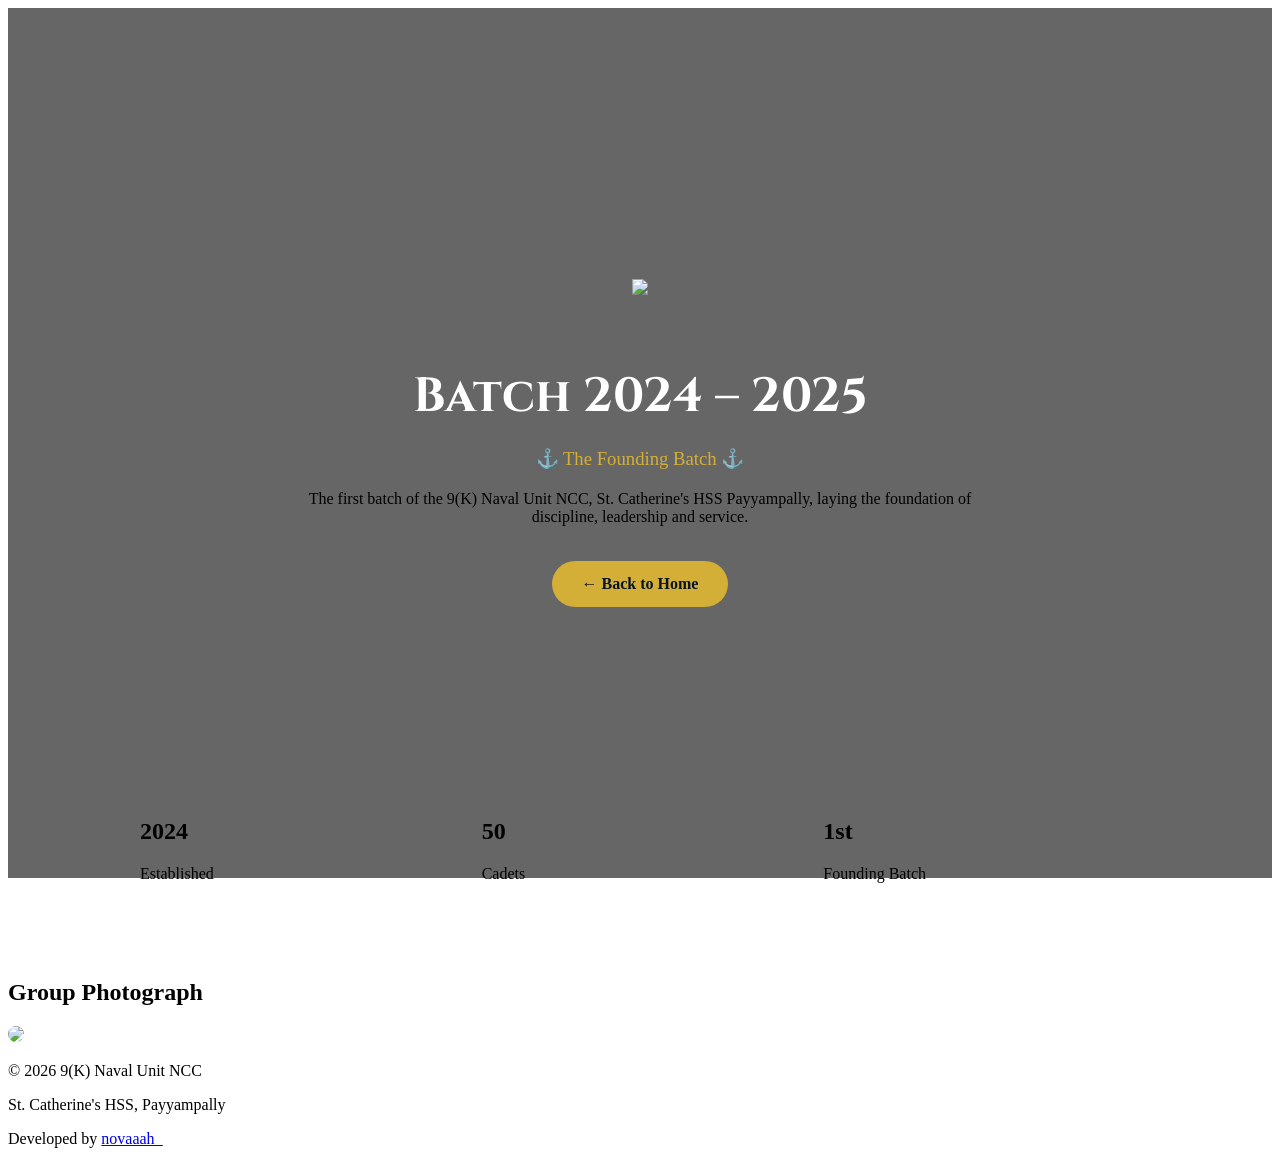
==== batch-2024-25.html @ 4fd502d3 "Add files via upload" ====
<!DOCTYPE html>
<html lang="en">
<head>
  <meta charset="UTF-8">
  <meta name="viewport" content="width=device-width, initial-scale=1.0">
  <title>Batch 2024-25 | 9(K) Naval Unit NCC</title>

  <link rel="preconnect" href="https://fonts.googleapis.com">
  <link rel="preconnect" href="https://fonts.gstatic.com" crossorigin>

  <link href="https://fonts.googleapis.com/css2?family=Poppins:wght@300;400;500;600;700&family=Cinzel:wght@500;700&display=swap" rel="stylesheet">

  <link rel="stylesheet" href="assets/css/style.css">

  <style>
    .batch-hero{
      min-height:70vh;
      display:flex;
      align-items:center;
      justify-content:center;
      text-align:center;
      background:
      linear-gradient(rgba(0,0,0,0.6),
      rgba(0,0,0,0.6)),
      url('assets/images/batches/2024-25/group.jpg');
      background-size:cover;
      background-position:center;
      padding:120px 20px;
    }

    .batch-hero-content h1{
      font-size:3rem;
      font-family:'Cinzel',serif;
      color:#fff;
      margin-bottom:15px;
    }

    .batch-hero-content h3{
      color:#d4af37;
      margin-bottom:20px;
      font-weight:500;
    }

    .batch-hero-content p{
      max-width:700px;
      margin:auto;
    }

    .batch-stats{
      max-width:1000px;
      margin:-80px auto 80px;
      padding:0 30px;
      display:grid;
      grid-template-columns:repeat(auto-fit,minmax(250px,1fr));
      gap:25px;
      position:relative;
      z-index:10;
    }

    .cadet-grid{
      display:grid;
      grid-template-columns:repeat(auto-fit,minmax(220px,1fr));
      gap:30px;
    }

    .cadet-card{
      background:rgba(255,255,255,0.06);
      backdrop-filter:blur(20px);
      border-radius:25px;
      padding:30px;
      text-align:center;
      transition:0.4s;
      border:1px solid rgba(255,255,255,0.08);
    }

    .cadet-card:hover{
      transform:translateY(-10px);
      box-shadow:0 15px 35px rgba(212,175,55,0.25);
    }

    .cadet-card img{
      width:130px;
      height:130px;
      border-radius:50%;
      object-fit:cover;
      border:4px solid #d4af37;
      margin-bottom:20px;
    }

    .cadet-card h3{
      color:#d4af37;
      margin-bottom:10px;
    }

    .back-btn{
      display:inline-block;
      margin-top:35px;
      padding:14px 30px;
      border-radius:50px;
      background:#d4af37;
      color:#071428;
      text-decoration:none;
      font-weight:600;
    }

    @media(max-width:900px){
      .batch-hero-content h1{
        font-size:2.2rem;
      }
    }
  </style>

</head>
<body>

  <!-- Hero -->
  <section class="batch-hero">

    <div class="batch-hero-content">

      <img
        src="assets/images/ncc-logo.png"
        width="120"
        style="margin-bottom:25px;"
      >

      <h1>Batch 2024 – 2025</h1>

      <h3>⚓ The Founding Batch ⚓</h3>

      <p>
        The first batch of the 9(K) Naval Unit NCC,
        St. Catherine's HSS Payyampally, laying the
        foundation of discipline, leadership and
        service.
      </p>

      <a href="index.html" class="back-btn">
        ← Back to Home
      </a>

    </div>

  </section>

  <!-- Statistics -->
  <section class="batch-stats">

    <div class="card">
      <h2>2024</h2>
      <p>Established</p>
    </div>

    <div class="card">
      <h2>50</h2>
      <p>Cadets</p>
    </div>

    <div class="card">
      <h2>1st</h2>
      <p>Founding Batch</p>
    </div>

  </section>

  <!-- Group Photograph -->
  <section class="section">

    <h2 class="title">
      Group Photograph
    </h2>

    <div class="contact-box">

      <img
        src="assets/images/batches/2024-25/group.jpg"
        style="
        width:100%;
        max-width:900px;
        border-radius:25px;
        "
      >

    </div>

  </section>
  <!-- Footer -->
  <footer>

    <p>
      © 2026
      9(K) Naval Unit NCC
    </p>

    <p>
      St. Catherine's HSS, Payyampally
    </p>

    <p>
      Developed by
      <a href="https://instagram.com/novaaah_" target="_blank">
        novaaah_
      </a>
    </p>

  </footer>

  <script src="assets/js/script.js"></script>

</body>
</html>
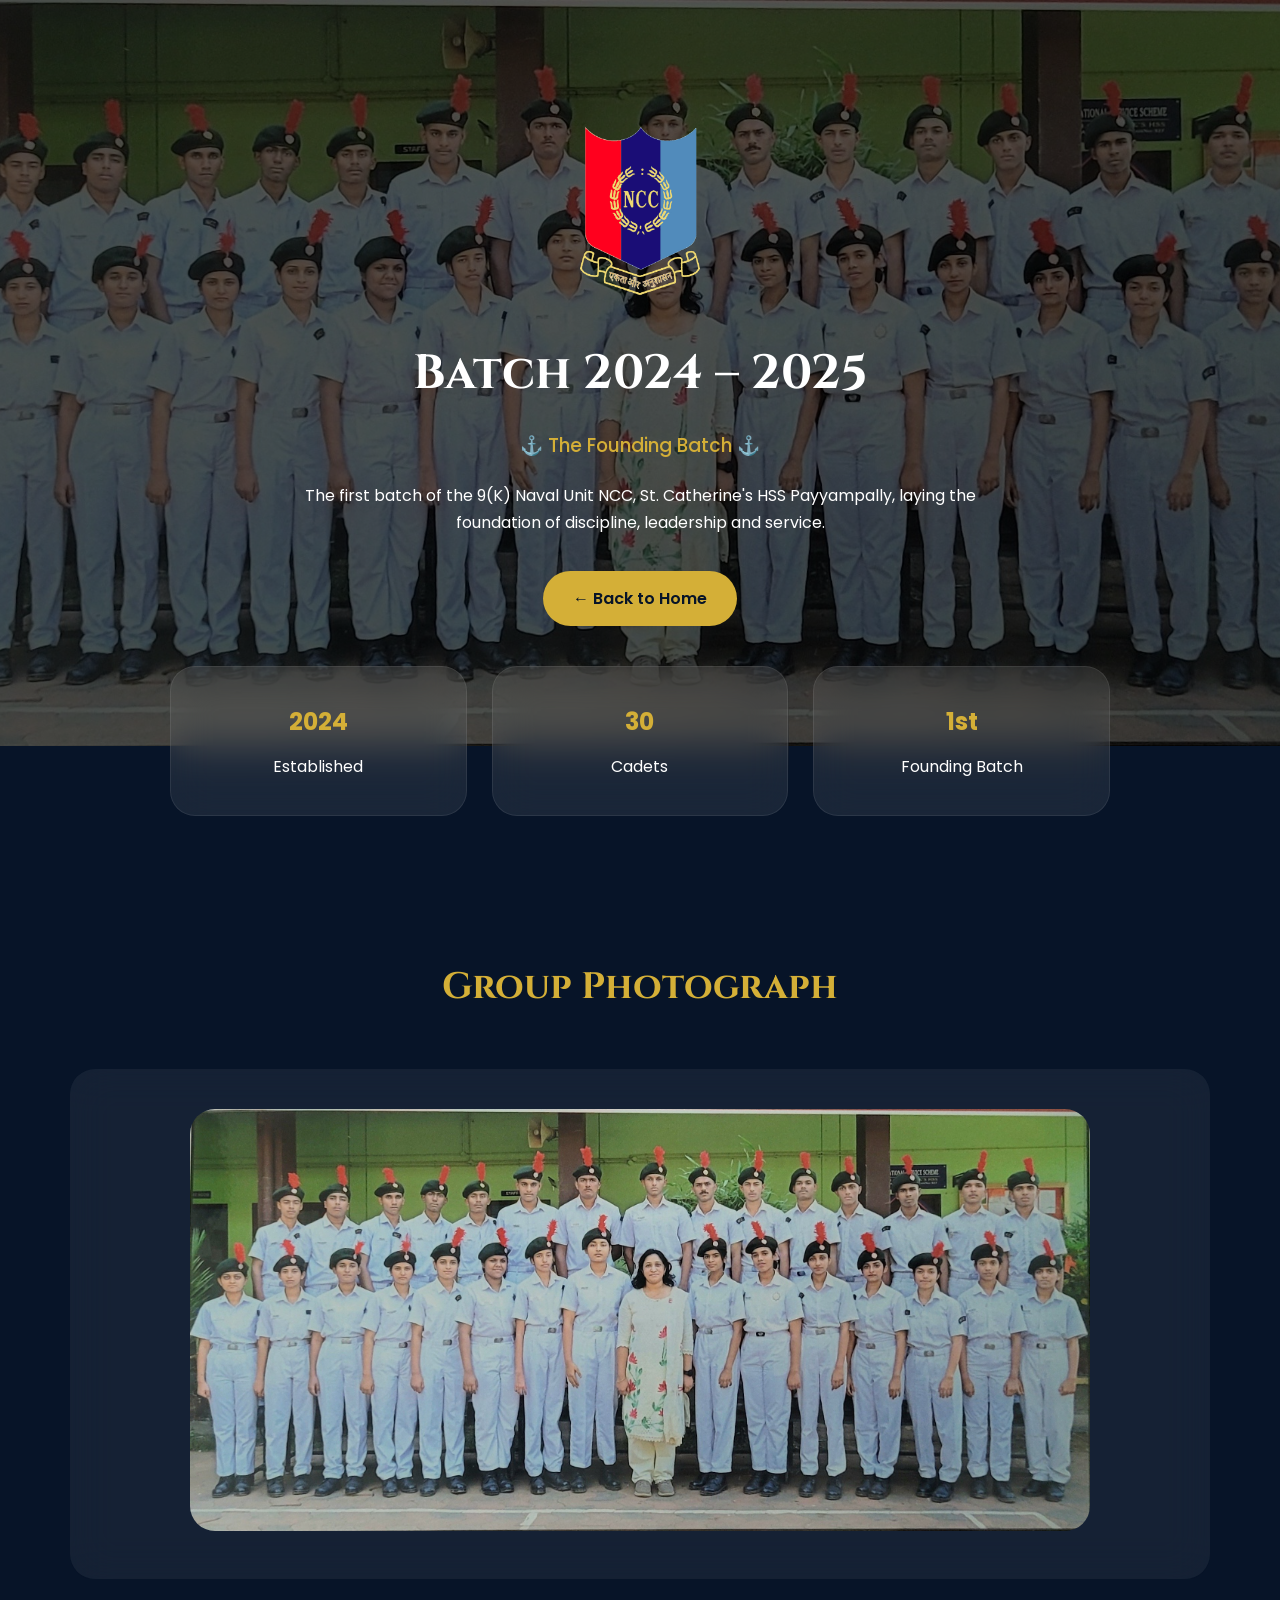
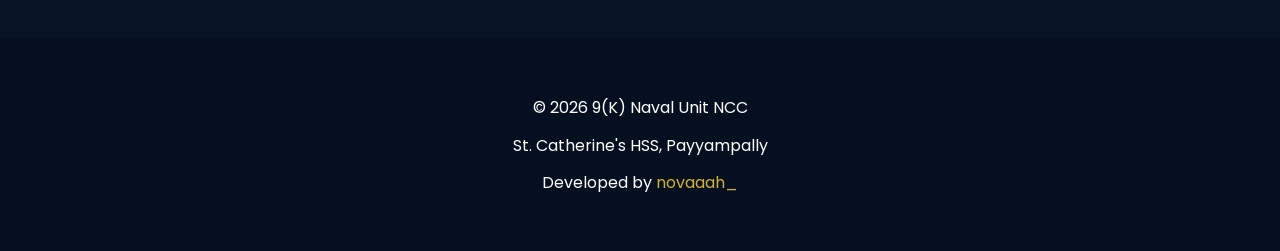
==== commit 6f83e7c0: "Update batch-2024-25.html" ====
--- a/batch-2024-25.html
+++ b/batch-2024-25.html
@@ -152,7 +152,7 @@
     </div>
 
     <div class="card">
-      <h2>50</h2>
+      <h2>30</h2>
       <p>Cadets</p>
     </div>
 
@@ -208,4 +208,4 @@
   <script src="assets/js/script.js"></script>
 
 </body>
-</html>+</html>
--- a/assets/css/style.css
+++ b/assets/css/style.css
@@ -0,0 +1,632 @@
+/* ==========================
+   GOOGLE FONT
+========================== */
+@import url('https://fonts.googleapis.com/css2?family=Poppins:wght@300;400;500;600;700&family=Cinzel:wght@500;700&display=swap');
+
+*{
+    margin:0;
+    padding:0;
+    box-sizing:border-box;
+    scroll-behavior:smooth;
+}
+
+body{
+    font-family:'Poppins',sans-serif;
+    background:#071428;
+    color:#ffffff;
+    overflow-x:hidden;
+    line-height:1.7;
+}
+
+/* ==========================
+   LOADER
+========================== */
+#loader{
+    position:fixed;
+    inset:0;
+    background:#071428;
+    display:flex;
+    flex-direction:column;
+    justify-content:center;
+    align-items:center;
+    z-index:99999;
+    transition:0.7s;
+}
+
+.wheel{
+    width:80px;
+    height:80px;
+    border:6px solid rgba(255,255,255,0.15);
+    border-top:6px solid #d4af37;
+    border-radius:50%;
+    animation:spin 1s linear infinite;
+    margin-bottom:20px;
+}
+
+@keyframes spin{
+    to{
+        transform:rotate(360deg);
+    }
+}
+
+/* ==========================
+   HEADER
+========================== */
+header{
+    position:fixed;
+    top:0;
+    left:0;
+    width:100%;
+    z-index:1000;
+    background:rgba(7,20,40,0.8);
+    backdrop-filter:blur(15px);
+}
+
+nav{
+    max-width:1200px;
+    margin:auto;
+    padding:18px 30px;
+    display:flex;
+    justify-content:space-between;
+    align-items:center;
+}
+
+.logo{
+    display:flex;
+    align-items:center;
+    gap:12px;
+}
+
+.logo img{
+    width:50px;
+    height:50px;
+    object-fit:contain;
+}
+
+.logo h2{
+    color:#d4af37;
+    font-size:1.3rem;
+    font-weight:600;
+}
+
+.nav-links{
+    list-style:none;
+    display:flex;
+    gap:28px;
+}
+
+.nav-links a{
+    color:#ffffff;
+    text-decoration:none;
+    transition:0.3s;
+    font-weight:500;
+}
+
+.nav-links a:hover,
+.nav-links a.active{
+    color:#d4af37;
+}
+
+.menu-btn{
+    display:none;
+    font-size:1.8rem;
+    cursor:pointer;
+    color:#ffffff;
+}
+
+/* ==========================
+   HERO
+========================== */
+.hero{
+    min-height:100vh;
+    display:flex;
+    justify-content:center;
+    align-items:center;
+    text-align:center;
+    position:relative;
+    overflow:hidden;
+    background:
+        linear-gradient(rgba(0,0,0,0.55),
+        rgba(0,0,0,0.55)),
+        url('../images/hero1.jpg');
+    background-size:cover;
+    background-position:center;
+    transition:1s;
+}
+
+.hero-content{
+    position:relative;
+    z-index:5;
+    padding:20px;
+}
+
+.hero-logo{
+    width:120px;
+    margin-bottom:20px;
+}
+
+.hero h1{
+    font-family:'Cinzel',serif;
+    font-size:4rem;
+    margin:15px 0;
+}
+
+.hero h3{
+    font-size:1.6rem;
+    font-weight:400;
+}
+
+.tagline{
+    color:#d4af37;
+    margin-top:20px;
+    font-size:1.1rem;
+}
+
+.btn{
+    display:inline-block;
+    margin-top:35px;
+    padding:15px 35px;
+    border-radius:50px;
+    background:#d4af37;
+    color:#071428;
+    text-decoration:none;
+    font-weight:600;
+    transition:0.4s;
+}
+
+.btn:hover{
+    transform:translateY(-6px);
+    background:#ffffff;
+}
+
+/* ==========================
+   WAVES
+========================== */
+.waves{
+    position:absolute;
+    bottom:0;
+    left:0;
+    width:100%;
+}
+
+.waves span{
+    position:absolute;
+    width:200%;
+    height:180px;
+    background:rgba(255,255,255,0.08);
+    border-radius:45%;
+    animation:wave 18s linear infinite;
+}
+
+.waves span:nth-child(2){
+    animation-duration:22s;
+    opacity:0.5;
+}
+
+.waves span:nth-child(3){
+    animation-duration:26s;
+    opacity:0.3;
+}
+
+@keyframes wave{
+    from{
+        transform:translateX(-30%);
+    }
+    to{
+        transform:translateX(0);
+    }
+}
+
+/* ==========================
+   STARS
+========================== */
+.star{
+    position:absolute;
+    width:3px;
+    height:3px;
+    background:#ffffff;
+    border-radius:50%;
+    animation:twinkle infinite ease-in-out;
+}
+
+@keyframes twinkle{
+    0%,100%{
+        opacity:0.2;
+        transform:scale(1);
+    }
+
+    50%{
+        opacity:1;
+        transform:scale(2);
+    }
+}
+
+/* ==========================
+   SECTIONS
+========================== */
+.section{
+    max-width:1200px;
+    margin:auto;
+    padding:60px 30px;
+}
+
+.title{
+    text-align:center;
+    margin-bottom:50px;
+    color:#d4af37;
+    font-size:2.3rem;
+    font-family:'Cinzel',serif;
+}
+
+/* ==========================
+   STATS
+========================== */
+.stats{
+    max-width:1200px;
+    margin:-80px auto 0;
+    padding:0 30px;
+    display:grid;
+    grid-template-columns:repeat(auto-fit,minmax(250px,1fr));
+    gap:25px;
+    position:relative;
+    z-index:10;
+}
+
+.card{
+    background:rgba(255,255,255,0.08);
+    backdrop-filter:blur(20px);
+    border:1px solid rgba(255,255,255,0.08);
+    padding:35px;
+    border-radius:25px;
+    text-align:center;
+    transition:0.4s;
+}
+
+.card:hover{
+    transform:translateY(-10px);
+}
+
+.card h2{
+    color:#d4af37;
+    margin-bottom:10px;
+}
+
+/* ==========================
+   LEADERS
+========================== */
+.leaders{
+    display:grid;
+    grid-template-columns:repeat(auto-fit,minmax(300px,1fr));
+    gap:35px;
+}
+
+.leader-card{
+    background:rgba(255,255,255,0.06);
+    backdrop-filter:blur(20px);
+    padding:40px;
+    border-radius:25px;
+    text-align:center;
+    transition:0.4s;
+}
+
+.leader-card:hover{
+    transform:translateY(-10px);
+}
+
+.photo{
+    width:150px;
+    height:150px;
+    border-radius:50%;
+    object-fit:cover;
+    border:4px solid #d4af37;
+    margin:0 auto 20px;
+    display:block;
+}
+
+/* ==========================
+   ACTIVITY CARDS
+========================== */
+.activity-grid{
+    display:grid;
+    grid-template-columns:repeat(auto-fit,minmax(250px,1fr));
+    gap:25px;
+}
+
+.activity-card{
+    background:rgba(255,255,255,0.06);
+    backdrop-filter:blur(20px);
+    border-radius:25px;
+    padding:35px;
+    transition:0.4s;
+}
+
+.activity-card:hover{
+    transform:translateY(-10px);
+}
+
+/* ==========================
+   TIMELINE
+========================== */
+.timeline{
+    max-width:850px;
+    margin:auto;
+}
+
+.timeline-item{
+    background:rgba(255,255,255,0.06);
+    padding:30px;
+    border-left:5px solid #d4af37;
+    border-radius:20px;
+    margin-bottom:30px;
+    backdrop-filter:blur(20px);
+}
+
+/* ==========================
+   GALLERY
+========================== */
+.gallery-grid{
+    display:grid;
+    grid-template-columns:repeat(auto-fit,minmax(300px,1fr));
+    gap:20px;
+}
+
+.gallery-grid img{
+    width:100%;
+    aspect-ratio:4/3;
+    object-fit:cover;
+    border-radius:20px;
+    cursor:pointer;
+    transition:0.4s;
+}
+
+.gallery-grid img:hover{
+    transform:scale(1.03);
+}
+
+/* ==========================
+   CONTACT
+========================== */
+.contact-box{
+    background:rgba(255,255,255,0.06);
+    backdrop-filter:blur(20px);
+    padding:40px;
+    border-radius:25px;
+    text-align:center;
+}
+
+.contact-box a{
+    color:#d4af37;
+    text-decoration:none;
+}
+
+/* ==========================
+   FOOTER
+========================== */
+footer{
+    text-align:center;
+    padding:45px 20px;
+    background:#04101f;
+}
+
+footer p{
+    margin:10px 0;
+}
+
+footer a{
+    color:#d4af37;
+    text-decoration:none;
+}
+
+/* ==========================
+   SCROLL REVEAL
+========================== */
+.section,
+.card,
+.leader-card,
+.activity-card,
+.timeline-item{
+    opacity:0;
+    transform:translateY(50px);
+    transition:0.8s;
+}
+
+.show{
+    opacity:1;
+    transform:translateY(0);
+}
+
+/* ==========================
+   BACK TO TOP
+========================== */
+.top-btn{
+    position:fixed;
+    right:25px;
+    bottom:25px;
+    width:55px;
+    height:55px;
+    border:none;
+    border-radius:50%;
+    background:#d4af37;
+    color:#071428;
+    font-size:1.5rem;
+    cursor:pointer;
+    opacity:0;
+    transform:scale(0);
+    transition:0.4s;
+    z-index:999;
+}
+
+.show-top{
+    opacity:1;
+    transform:scale(1);
+}
+
+/* ==========================
+   MOBILE
+========================== */
+@media(max-width:900px){
+
+    .hero h1{
+        font-size:2.5rem;
+    }
+
+    .hero h3{
+        font-size:1.1rem;
+    }
+
+    .hero-logo{
+        width:90px;
+    }
+
+    .menu-btn{
+        display:block;
+    }
+
+    .nav-links{
+        position:absolute;
+        top:85px;
+        left:0;
+        width:100%;
+        background:#071428;
+        flex-direction:column;
+        text-align:center;
+        gap:0;
+        display:none;
+    }
+
+    .nav-links.show-menu{
+        display:flex;
+    }
+
+    .nav-links li{
+        padding:18px;
+        border-bottom:1px solid rgba(255,255,255,0.08);
+    }
+}
+/* ==========================
+   BATCHES
+========================== */
+
+.batch-subtitle{
+    text-align:center;
+    max-width:800px;
+    margin:0 auto 50px;
+    color:#cccccc;
+}
+
+.batch-grid{
+    display:grid;
+    grid-template-columns:repeat(auto-fit,minmax(340px,1fr));
+    gap:35px;
+}
+
+.batch-card{
+    background:rgba(255,255,255,0.06);
+    backdrop-filter:blur(20px);
+    border-radius:25px;
+    overflow:hidden;
+    transition:0.4s;
+    border:1px solid rgba(255,255,255,0.08);
+}
+
+.batch-card:hover{
+    transform:translateY(-12px);
+    box-shadow:0 15px 35px rgba(212,175,55,0.25);
+}
+
+.batch-image{
+    height:260px;
+    overflow:hidden;
+}
+
+.batch-image img{
+    width:100%;
+    height:100%;
+    object-fit:cover;
+    transition:0.5s;
+}
+
+.batch-card:hover .batch-image img{
+    transform:scale(1.08);
+}
+
+.batch-content{
+    padding:30px;
+    text-align:center;
+}
+
+.batch-badge{
+    display:inline-block;
+    background:#d4af37;
+    color:#071428;
+    padding:8px 18px;
+    border-radius:30px;
+    font-size:0.9rem;
+    font-weight:600;
+    margin-bottom:20px;
+}
+
+.batch-content h3{
+    color:#d4af37;
+    margin-bottom:15px;
+}
+
+.batch-content p{
+    margin-bottom:30px;
+    color:#dddddd;
+}
+.rank-card{
+    border:2px solid #d4af37;
+    background:
+    linear-gradient(
+      135deg,
+      rgba(212,175,55,0.18),
+      rgba(255,255,255,0.06)
+    );
+}
+
+.rank-card:hover{
+    box-shadow:
+    0 20px 40px
+    rgba(212,175,55,0.35);
+}
+
+.rank-title{
+    text-align:center;
+    color:#d4af37;
+    margin:70px 0 40px;
+    font-size:2rem;
+    font-family:'Cinzel',serif;
+    position:relative;
+}
+
+.rank-title::before,
+.rank-title::after{
+    content:"";
+    position:absolute;
+    top:50%;
+    width:120px;
+    height:2px;
+    background:#d4af37;
+}
+
+.rank-title::before{
+    left:calc(50% - 260px);
+}
+
+.rank-title::after{
+    right:calc(50% - 260px);
+}
+
+@media(max-width:768px){
+
+    .rank-title{
+        font-size:1.5rem;
+    }
+
+    .rank-title::before,
+    .rank-title::after{
+        display:none;
+    }
+
+}
